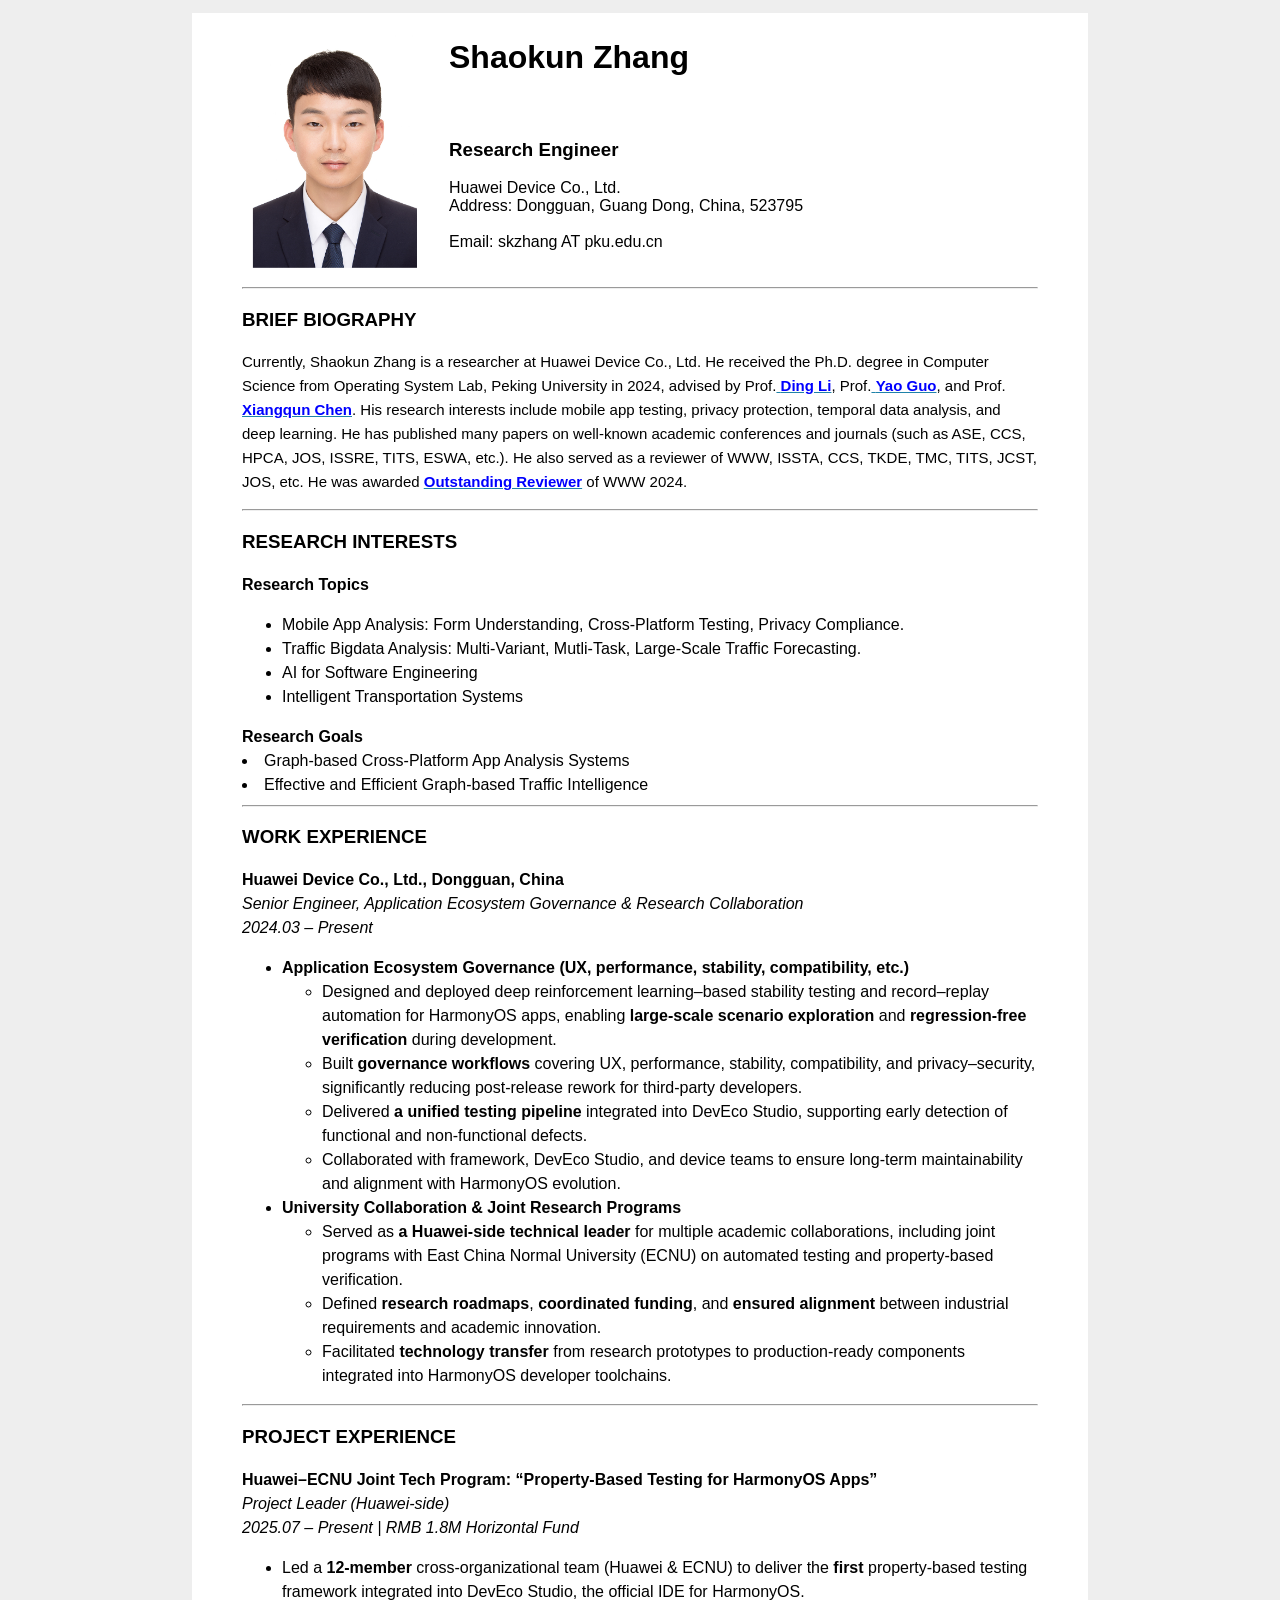
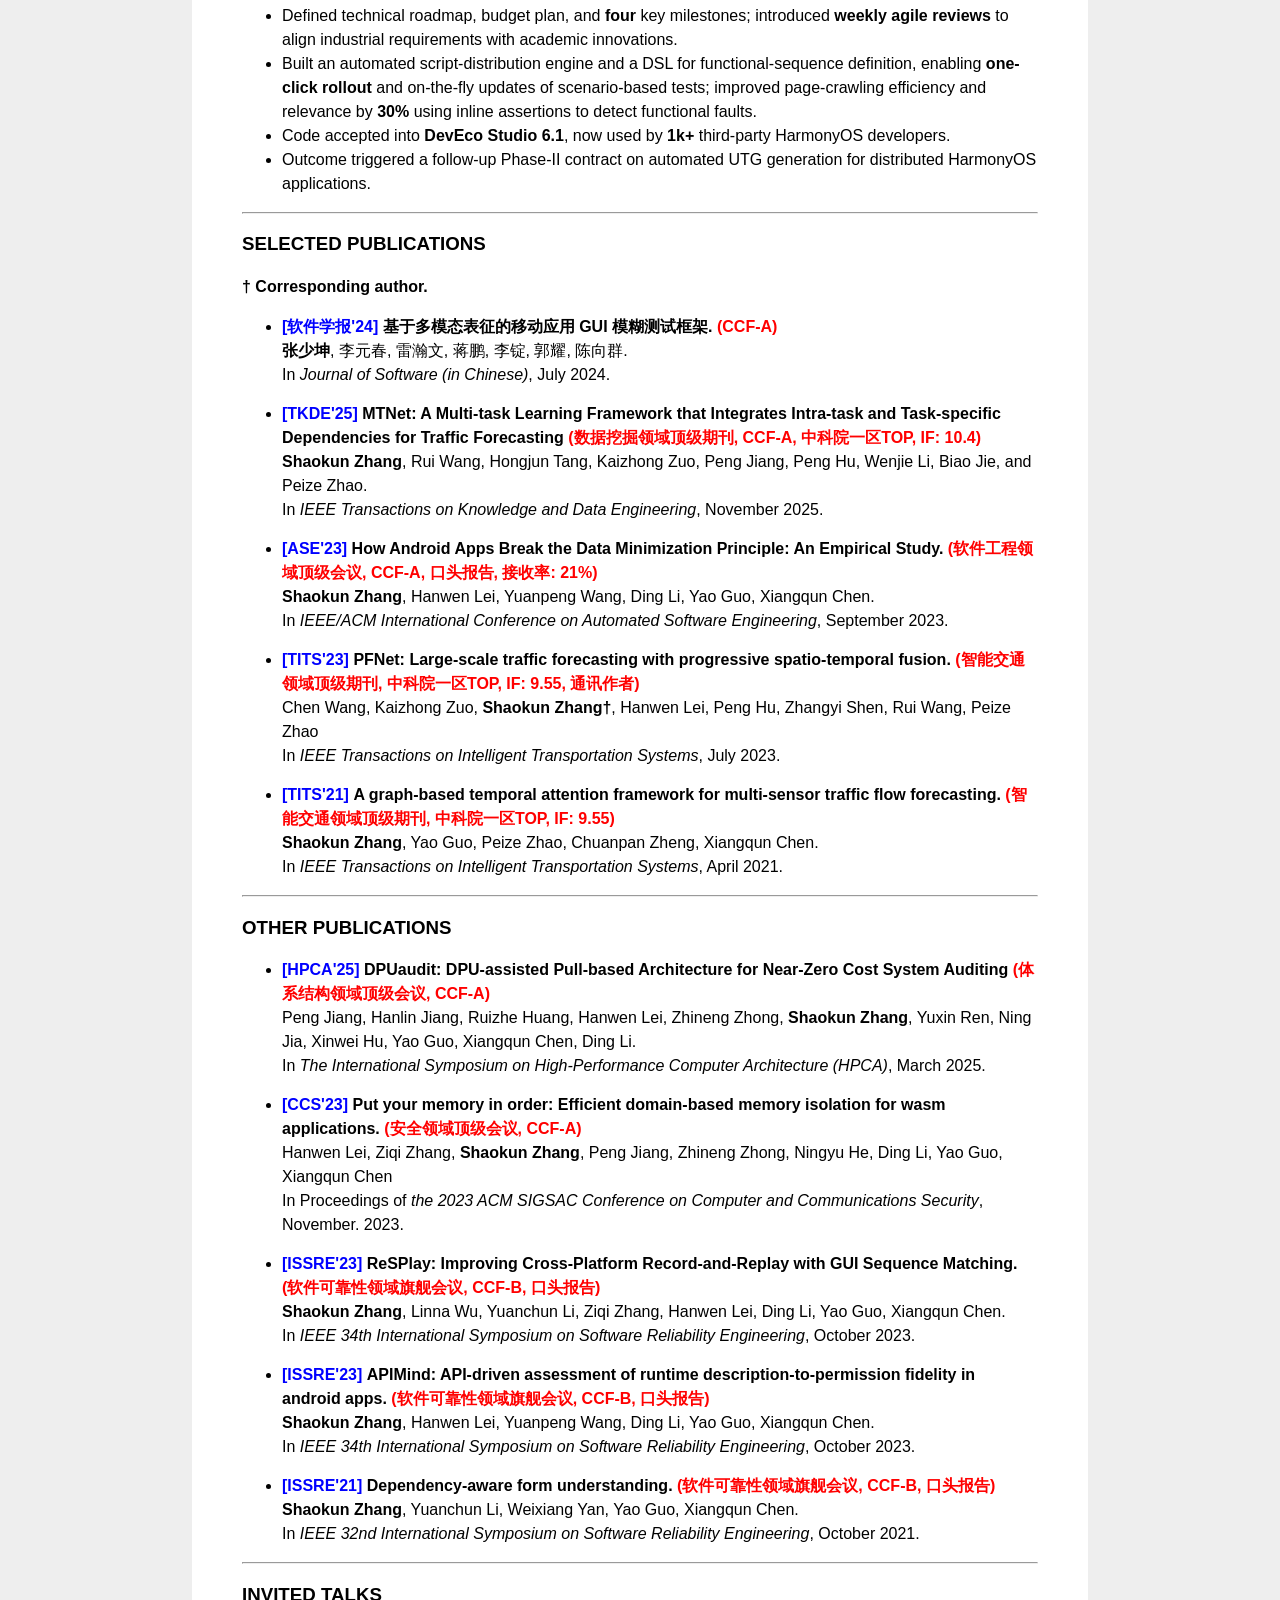
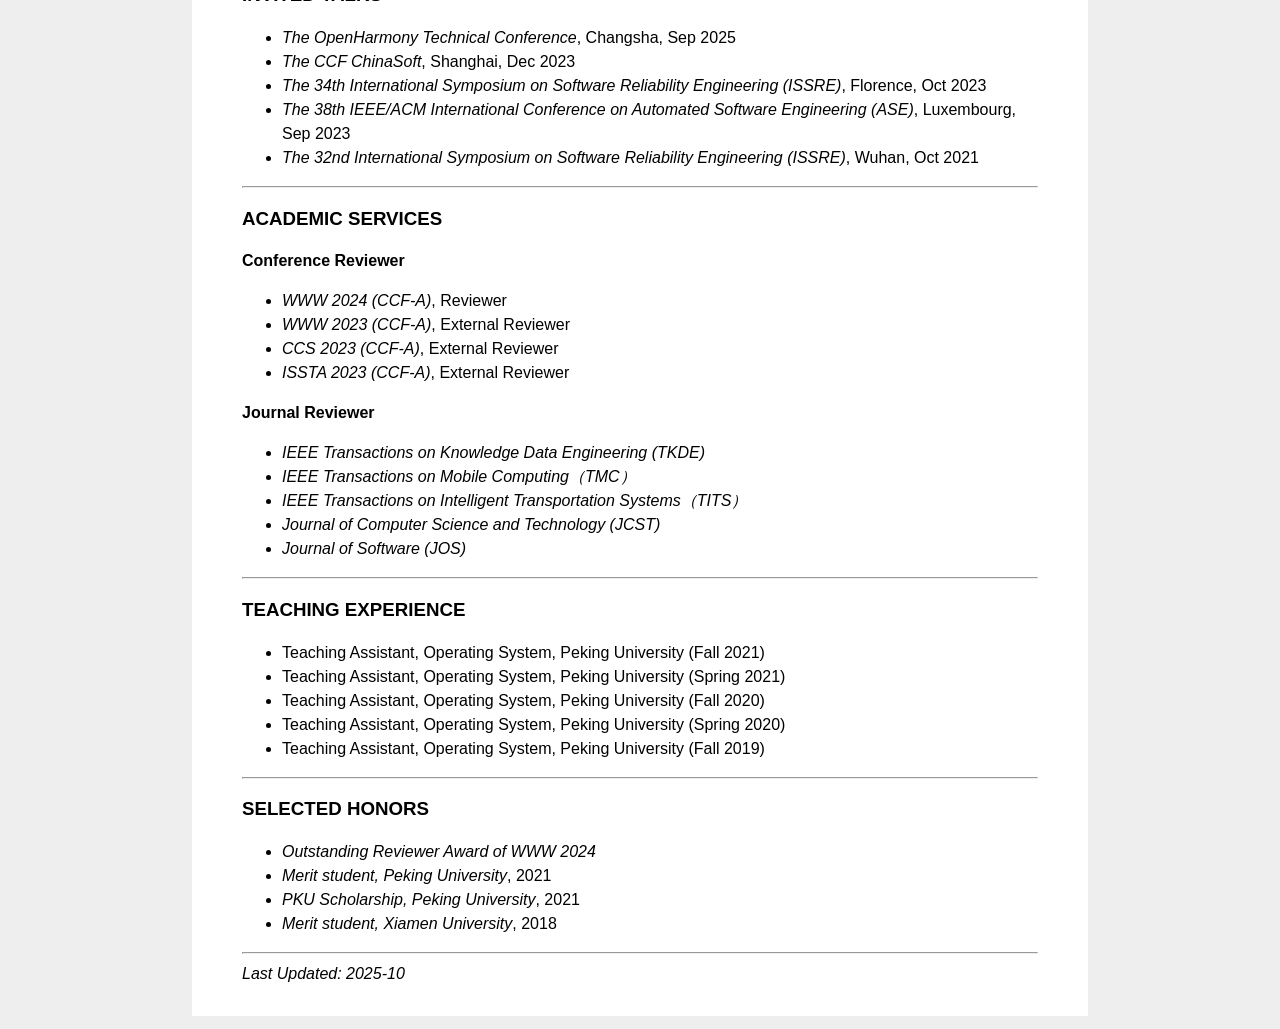
==== index.html @ 6894a05b "Update index.html" ====
<html><head>
<meta http-equiv="Content-Type" content="text/html; charset=utf-8" />
<meta name="keywords" content="Shaokun Zhang, Zhang Shaokun, shaokun, Huawei, Peking University">
<meta name="description" content="Welcome to Shaokun Zhang's homepage">
<link href="main.css" media="all" rel="stylesheet">
<title>Welcome to Shaokun Zhang's Homepage</title>
<style>
    .list-style1 li{
        margin-bottom: 15px;
    }
</style>
</head>

<body>
<!--<table id="tbInformation" width="100%">-->
<table id="tbInformation" width="100%">
	<tr>
		<td rowspan="3" align="left" width="200">
			<!-- <img src="ju2.jpg" border="0" width="331" height="230" alt="Ju Ren"> -->
		<img src="shaokun.jpg" border="0" width="180" height="250" alt="Shaokun Zhang">
		<!-- <img src="ju.jpg" border="0" width="238" height="246" alt="Ju Ren"> -->
		</td>
		<td>
		<h1>Shaokun Zhang</h1>
		</td>
	</tr>
	<tr>
		<td>
            <h3>Research Engineer</h3>
            <!--<i>Research Associate Professor, PhD Advisor</i>-->
            Huawei Device Co., Ltd. 
		&nbsp;&nbsp;&nbsp;<br>Address: Dongguan, Guang Dong, China, 523795  <br><br>
<!-- 		&nbsp;&nbsp;&nbsp;Tel: +86 519-885-1211 Ext. 31778 <br> -->
		Email: skzhang AT pku.edu.cn
		</td>
	</tr>
</table>
<hr>
<h3>BRIEF BIOGRAPHY</h3>
<p>Currently, Shaokun Zhang is a researcher at Huawei Device Co., Ltd. He received the Ph.D. degree in Computer Science from Operating System Lab, Peking University in 2024, advised by Prof.<a href="https://marapapman.github.io/" target="_blank"> <font color="blue"><b>Ding Li</b></font></a>, Prof.<a href="https://scholar.google.com/citations?user=hhqHJpMAAAAJ&hl=en" target="_blank"> <font color="blue"><b>Yao Guo</b></font></a>, and Prof.<a href="https://dblp.org/pid/49/628.html" target="_blank"> <font color="blue"><b>Xiangqun Chen</b></font></a>. His research interests include mobile app testing, privacy protection, temporal data analysis, and deep learning. He has published many papers on well-known academic conferences and journals (such as ASE, CCS, HPCA, JOS, ISSRE, TITS, ESWA, etc.). He also served as a reviewer of WWW, ISSTA, CCS, TKDE, TMC, TITS, JCST, JOS, etc. He was awarded <a href="https://www2024.thewebconf.org/organization/reviewers-of-research-tracks/"><font color="blue"><b>Outstanding Reviewer</b></font></a> of WWW 2024.</p>


<hr>
<h3>RESEARCH INTERESTS</h3>
<b>Research Topics</b>
<ul>
    <li>Mobile App Analysis: Form Understanding, Cross-Platform Testing, Privacy Compliance. </li>
    <li>Traffic Bigdata Analysis: Multi-Variant, Mutli-Task, Large-Scale Traffic Forecasting. </li>
    <li>AI for Software Engineering</li>
    <li>Intelligent Transportation Systems</li>
</ul>
<b>Research Goals</b>
<li>Graph-based Cross-Platform App Analysis Systems</li>
<li>Effective and Efficient Graph-based Traffic Intelligence</li>

<hr>
<h3>WORK EXPERIENCE</h3>

<b>Huawei Device Co., Ltd., Dongguan, China</b>
<br><i>Senior Engineer, Application Ecosystem Governance & Research Collaboration</i>
<br><i>2024.03 – Present</i>

<ul>
    <li><b>Application Ecosystem Governance (UX, performance, stability, compatibility, etc.)</b></li>
    <ul>
        <li>Designed and deployed deep reinforcement learning–based stability testing and record–replay automation for HarmonyOS apps, enabling <b>large-scale scenario exploration</b> and <b>regression-free verification</b> during development.</li>
        <li>Built <b>governance workflows</b> covering UX, performance, stability, compatibility, and privacy–security, significantly reducing post-release rework for third-party developers.</li>
        <li>Delivered <b>a unified testing pipeline</b> integrated into DevEco Studio, supporting early detection of functional and non-functional defects.</li>
        <li>Collaborated with framework, DevEco Studio, and device teams to ensure long-term maintainability and alignment with HarmonyOS evolution.</li>
    </ul>

    <li><b>University Collaboration & Joint Research Programs</b></li>
    <ul>
        <li>Served as <b>a Huawei-side technical leader</b> for multiple academic collaborations, including joint programs with East China Normal University (ECNU) on automated testing and property-based verification.</li>
        <li>Defined <b>research roadmaps</b>, <b>coordinated funding</b>, and <b>ensured alignment</b> between industrial requirements and academic innovation.</li>
        <li>Facilitated <b>technology transfer</b> from research prototypes to production-ready components integrated into HarmonyOS developer toolchains.</li>
    </ul>
</ul>


<hr>
<h3>PROJECT EXPERIENCE</h3>

<b>Huawei–ECNU Joint Tech Program: “Property-Based Testing for HarmonyOS Apps”</b>
<br><i>Project Leader (Huawei-side)</i>
<br><i>2025.07 – Present | RMB 1.8M Horizontal Fund</i>

<ul>
    <li>Led a <b>12-member</b> cross-organizational team (Huawei & ECNU) to deliver the <b>first</b> property-based testing framework integrated into DevEco Studio, the official IDE for HarmonyOS.</li>
    <li>Defined technical roadmap, budget plan, and <b>four</b> key milestones; introduced <b>weekly agile reviews</b> to align industrial requirements with academic innovations.</li>
    <li>Built an automated script-distribution engine and a DSL for functional-sequence definition, enabling <b>one-click rollout</b> and on-the-fly updates of scenario-based tests; improved page-crawling efficiency and relevance by <b>30%</b> using inline assertions to detect functional faults.</li>
    <li>Code accepted into <b>DevEco Studio 6.1</b>, now used by <b>1k+</b> third-party HarmonyOS developers.</li>
    <li>Outcome triggered a follow-up Phase-II contract on automated UTG generation for distributed HarmonyOS applications.</li>
</ul>

	
<hr>
<h3>SELECTED PUBLICATIONS</h3>
<font color="black"><b>† Corresponding author.</b></font>
<ul class="list-style1">
	<li class="STYLE1"> <font color="blue"><b>[软件学报'24]</b></font> <b>基于多模态表征的移动应用 GUI 模糊测试框架.</b>  <font color="red"><b>(CCF-A)</b></font>
        <br><b>张少坤</b>, 李元春, 雷瀚文, 蒋鹏, 李锭, 郭耀, 陈向群.
        <br>In <i>Journal of Software (in Chinese)</i>, July 2024. </li>
        <!-- <br> -->
	
    <li class="STYLE1", margin-bottom: 10px> <font color="blue"><b>[TKDE'25]</b></font> <b>MTNet: A Multi-task Learning Framework that Integrates Intra-task and Task-specific Dependencies for Traffic Forecasting</b>  <font color="red"><b>(数据挖掘领域顶级期刊, CCF-A, 中科院一区TOP, IF: 10.4)</b></font>
        <br><b>Shaokun Zhang</b>, Rui Wang, Hongjun Tang, Kaizhong Zuo, Peng Jiang, Peng Hu, Wenjie Li, Biao Jie, and Peize Zhao.
        <br>In <i>IEEE Transactions on Knowledge and Data Engineering</i>, November 2025. </li>
        <!-- <br> -->

    <li class="STYLE1"> <font color="blue"><b>[ASE'23]</b></font> <b>How Android Apps Break the Data Minimization Principle: An Empirical Study.</b>  <font color="red"><b>(软件工程领域顶级会议, CCF-A, 口头报告, 接收率: 21%)</b></font>
        <br><b>Shaokun Zhang</b>, Hanwen Lei, Yuanpeng Wang, Ding Li, Yao Guo, Xiangqun Chen.
        <br>In <i>IEEE/ACM International Conference on Automated Software Engineering</i>, September 2023. </li>
        <!-- <br> -->

    <li class="STYLE1"> <font color="blue"><b>[TITS'23]</b></font> <b>PFNet: Large-scale traffic forecasting with progressive spatio-temporal fusion.</b>  <font color="red"><b>(智能交通领域顶级期刊, 中科院一区TOP, IF: 9.55, 通讯作者)</b></font>
        <br>Chen Wang, Kaizhong Zuo, <b>Shaokun Zhang†</b>, Hanwen Lei, Peng Hu, Zhangyi Shen, Rui Wang, Peize Zhao
        <br>In <i>IEEE Transactions on Intelligent Transportation Systems</i>, July 2023. </li>
        <!-- <br> -->

    <li class="STYLE1"> <font color="blue"><b>[TITS'21]</b></font> <b>A graph-based temporal attention framework for multi-sensor traffic flow forecasting.</b>  <font color="red"><b>(智能交通领域顶级期刊, 中科院一区TOP, IF: 9.55)</b></font>
        <br><b>Shaokun Zhang</b>, Yao Guo, Peize Zhao, Chuanpan Zheng, Xiangqun Chen.
        <br>In <i>IEEE Transactions on Intelligent Transportation Systems</i>, April 2021. </li>
        <!-- <br> -->

</ul>
<hr>

<h3>OTHER PUBLICATIONS</h3>
<ul class="list-style1">
	<li class="STYLE1", margin-bottom: 10px> <font color="blue"><b>[HPCA'25]</b></font> <b>DPUaudit: DPU-assisted Pull-based Architecture for Near-Zero Cost System Auditing</b>  <font color="red"><b>(体系结构领域顶级会议, CCF-A)</b></font>
        <br>Peng Jiang, Hanlin Jiang, Ruizhe Huang, Hanwen Lei, Zhineng Zhong, <b>Shaokun Zhang</b>, Yuxin Ren, Ning Jia, Xinwei Hu, Yao Guo, Xiangqun Chen, Ding Li.
        <br>In <i>The International Symposium on High-Performance Computer Architecture (HPCA)</i>, March 2025. </li>
        <!-- <br> -->

	<li class="STYLE1"> <font color="blue"><b>[CCS'23]</b></font> <b>Put your memory in order: Efficient domain-based memory isolation for wasm applications.</b>  <font color="red"><b>(安全领域顶级会议, CCF-A)</b></font>
        <br>Hanwen Lei, Ziqi Zhang, <b>Shaokun Zhang</b>, Peng Jiang, Zhineng Zhong, Ningyu He, Ding Li, Yao Guo, Xiangqun Chen
        <br>In Proceedings of <i>the 2023 ACM SIGSAC Conference on Computer and Communications Security</i>, November. 2023. </li>
        <!-- <br> -->
	
    <li class="STYLE1"> <font color="blue"><b>[ISSRE'23]</b></font> <b>ReSPlay: Improving Cross-Platform Record-and-Replay with GUI Sequence Matching.</b>  <font color="red"><b>(软件可靠性领域旗舰会议, CCF-B, 口头报告)</b></font>
        <br><b>Shaokun Zhang</b>, Linna Wu, Yuanchun Li, Ziqi Zhang, Hanwen Lei, Ding Li, Yao Guo, Xiangqun Chen.
        <br>In <i>IEEE 34th International Symposium on Software Reliability Engineering</i>, October 2023. </li>
        <!-- <br> -->

    <li class="STYLE1"> <font color="blue"><b>[ISSRE'23]</b></font> <b>APIMind: API-driven assessment of runtime description-to-permission fidelity in android apps.</b>  <font color="red"><b>(软件可靠性领域旗舰会议, CCF-B, 口头报告)</b></font>
        <br><b>Shaokun Zhang</b>, Hanwen Lei, Yuanpeng Wang, Ding Li, Yao Guo, Xiangqun Chen.
        <br>In <i>IEEE 34th International Symposium on Software Reliability Engineering</i>, October 2023. </li>
        <!-- <br> -->

     <li class="STYLE1"> <font color="blue"><b>[ISSRE'21]</b></font> <b>Dependency-aware form understanding.</b>  <font color="red"><b>(软件可靠性领域旗舰会议, CCF-B, 口头报告)</b></font>
        <br> <b>Shaokun Zhang</b>, Yuanchun Li, Weixiang Yan, Yao Guo, Xiangqun Chen.
        <br>In <i>IEEE 32nd International Symposium on Software Reliability Engineering</i>, October 2021. </li>
        <!-- <br> -->
</ul>
<hr>

<h3>INVITED TALKS</h3>
<ul>
	<li><i>The OpenHarmony Technical Conference</i>, Changsha, Sep 2025</li>
    <li><i>The CCF ChinaSoft</i>, Shanghai, Dec 2023</li>
    <li><i>The 34th International Symposium on Software Reliability Engineering (ISSRE)</i>, Florence, Oct 2023</li>
    <li><i>The 38th IEEE/ACM International Conference on Automated Software Engineering (ASE)</i>, Luxembourg, Sep 2023</li>
    <li><i>The 32nd International Symposium on Software Reliability Engineering (ISSRE)</i>, Wuhan, Oct 2021</li>
</ul>
<!-- <hr>
<h3>FUNDING &amp; PROJECTS</h3>
<ul>
<li><i>Hunan Provincial Innovation Foundation For Postgraduate</i>, 2013-2015</li>
<li><i>Mittal Innovation Project of Central South University (no. 12MX15)</i>, 2013-2014</li>
</ul> -->
<hr>
<h3>ACADEMIC SERVICES</h3>
    <b>Conference Reviewer</b>
<ul>
    <li><i>WWW 2024 (CCF-A)</i>, Reviewer</li>
    <li><i>WWW 2023 (CCF-A)</i>, External Reviewer</li>
    <li><i>CCS 2023 (CCF-A)</i>, External Reviewer</li>
    <li><i>ISSTA 2023 (CCF-A)</i>, External Reviewer</li>
</ul>
    <b>Journal Reviewer</b>
<ul>
    <li><i>IEEE Transactions on Knowledge Data Engineering (TKDE)</i> </li>
    <li><i>IEEE Transactions on Mobile Computing（TMC）</i> </li>
    <li><i>IEEE Transactions on Intelligent Transportation Systems（TITS）</i> </li>
    <li><i>Journal of Computer Science and Technology (JCST)</i></li>
    <li><i>Journal of Software (JOS) </i></li>
</ul>

<hr>
<h3>TEACHING EXPERIENCE</h3>
<ul>
    <li>Teaching Assistant, Operating System, Peking University (Fall 2021)</li>
    <li>Teaching Assistant, Operating System, Peking University (Spring 2021)</li>
    <li>Teaching Assistant, Operating System, Peking University (Fall 2020)</li>
    <li>Teaching Assistant, Operating System, Peking University (Spring 2020)</li>
    <li>Teaching Assistant, Operating System, Peking University (Fall 2019)</li>
</ul>
<hr>
<h3>SELECTED HONORS</h3>
<ul>

    <li><i>Outstanding Reviewer Award of WWW 2024</i></li>
    <li><i>Merit student, Peking University</i>, 2021</li>
    <li><i>PKU Scholarship, Peking University</i>, 2021</li>
    <li><i>Merit student, Xiamen University</i>, 2018</li>
</ul>

<hr>
<!-- <div id="clustrmaps-widget"></div><script type="text/javascript">var _clustrmaps = {'url' : 'http://ece.uwaterloo.ca/~j27ren/', 'user' : 1160185, 'server' : '4', 'id' : 'clustrmaps-widget', 'version' : 1, 'date' : '2015-02-26', 'lang' : 'en', 'corners' : 'square' };(function (){ var s = document.createElement('script'); s.type = 'text/javascript'; s.async = true; s.src = 'http://www4.clustrmaps.com/counter/map.js'; var x = document.getElementsByTagName('script')[0]; x.parentNode.insertBefore(s, x);})();</script><noscript><a href="http://www4.clustrmaps.com/user/ff811b3f9"><img src="http://www4.clustrmaps.com/stats/maps-no_clusters/ece.uwaterloo.ca-~j27ren--thumb.jpg" alt="Locations of visitors to this page" /></a></noscript> -->
<!--My homepage has been visited &nbsp;<a target="_blank" title="Visit Counter" href="http://gostats.cn"><img alt="Visit Counter"
src="http://c4.gostats.cn/bin/count/a_396045/t_7/i_54/z_0/show_hits/counter.png"
style="border-width:0" /></a> &nbsp;times since 2015-06-05.-->
<em>Last Updated: 2025-10</em>
</body>

</html>
---- main.css ----
html {
  background-color: #eeeeee; 
}

body { 
  font-family: Georgia, Helvetica, Arial, Verdana, san-serif, Times;
  color: #000;
  background-color: #ffffff; 
  text-align:left; /* for IE */
  margin-top: 1%;
  margin-bottom: 1%;
  margin-left: 15%;
  margin-right: 15%;
  padding-left:  50px;
  padding-right: 50px;
  padding-top: 10px;
  padding-bottom: 30px;
  /*max-width: 1000px;*/
  line-height:150%;
}

table{ background-color: #ffffff; }

a, a:link, a:visited {
  color: #1f82a9;
  background:transparent text-decoration: underline;
  cursor:pointer; background-color:underline
}
a:hover {
  color: #006699;
  background:inherit;
  text-decoration: underline;
}

img { border: 0; }

h1,h2,h3,h4 { font-family: Georgia,Helvetica,Arial,Verdana, san-serif, Times; }

p { font-size:15;}
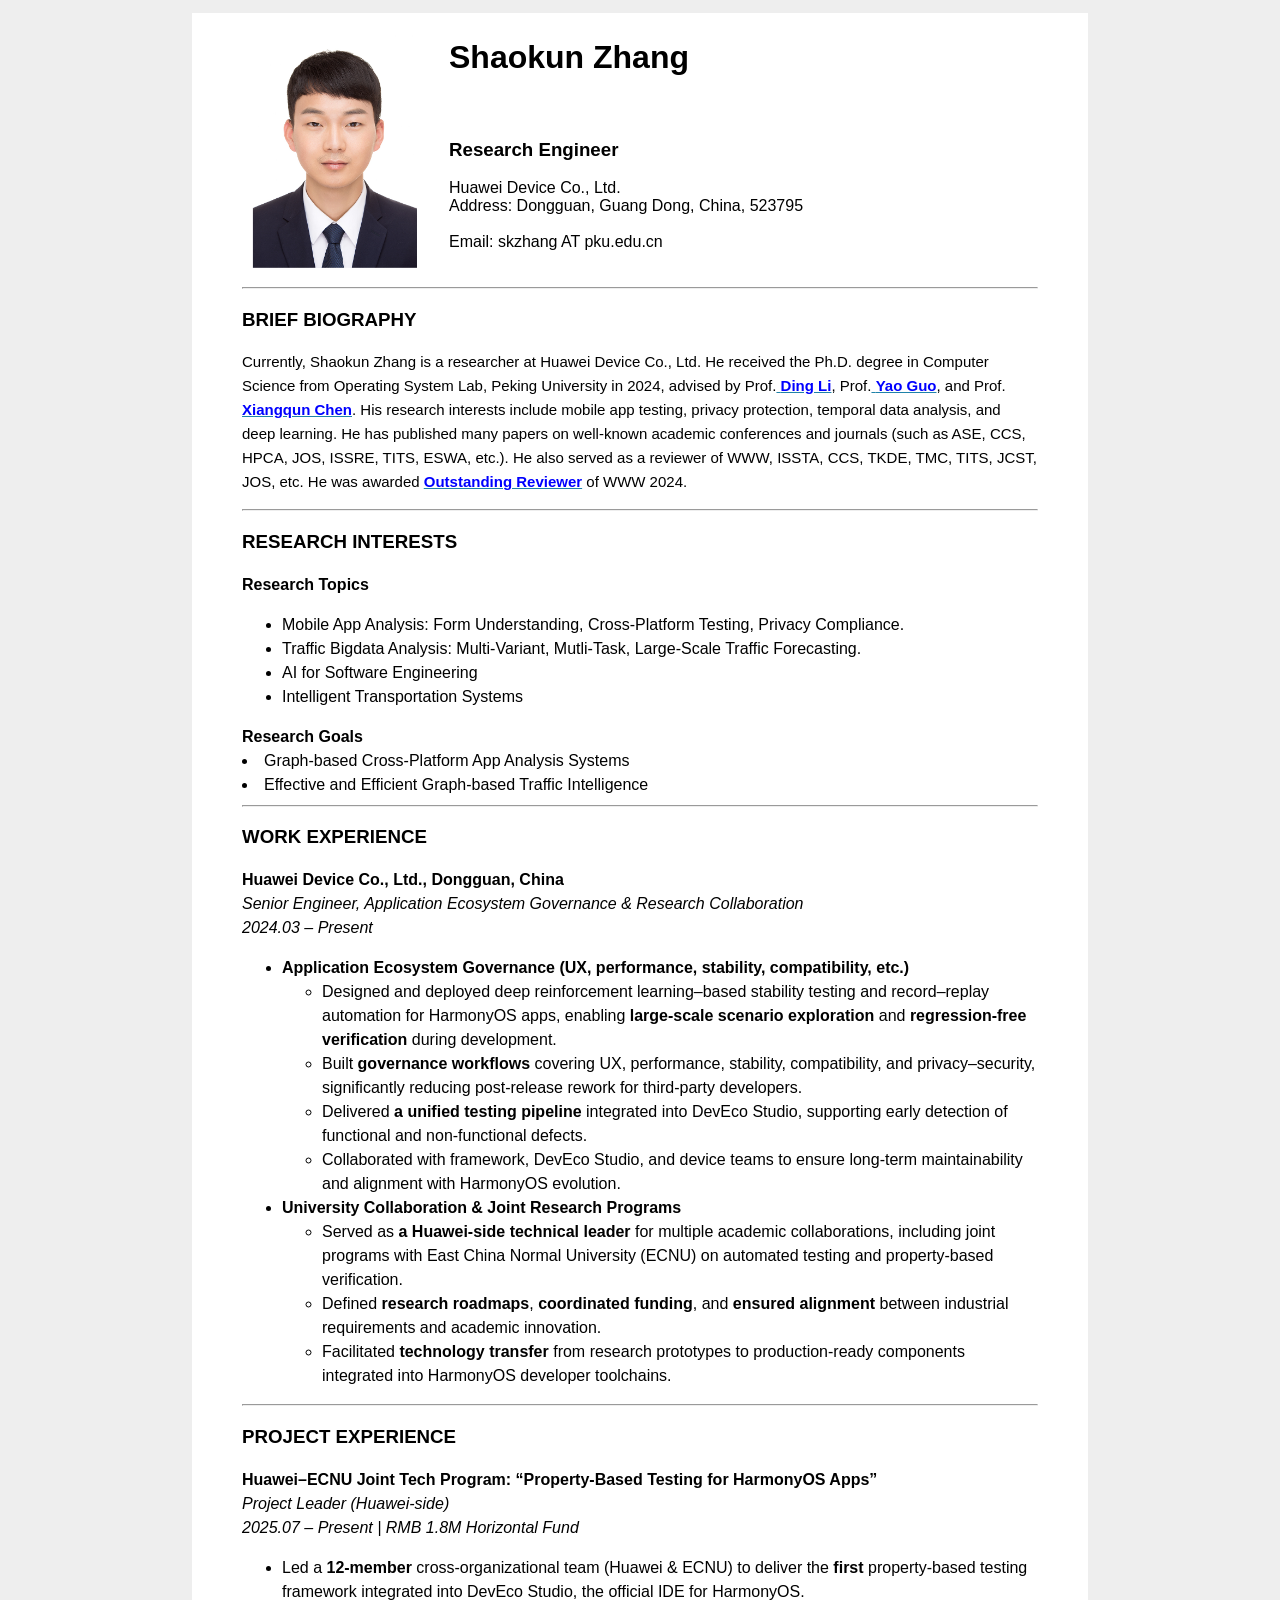
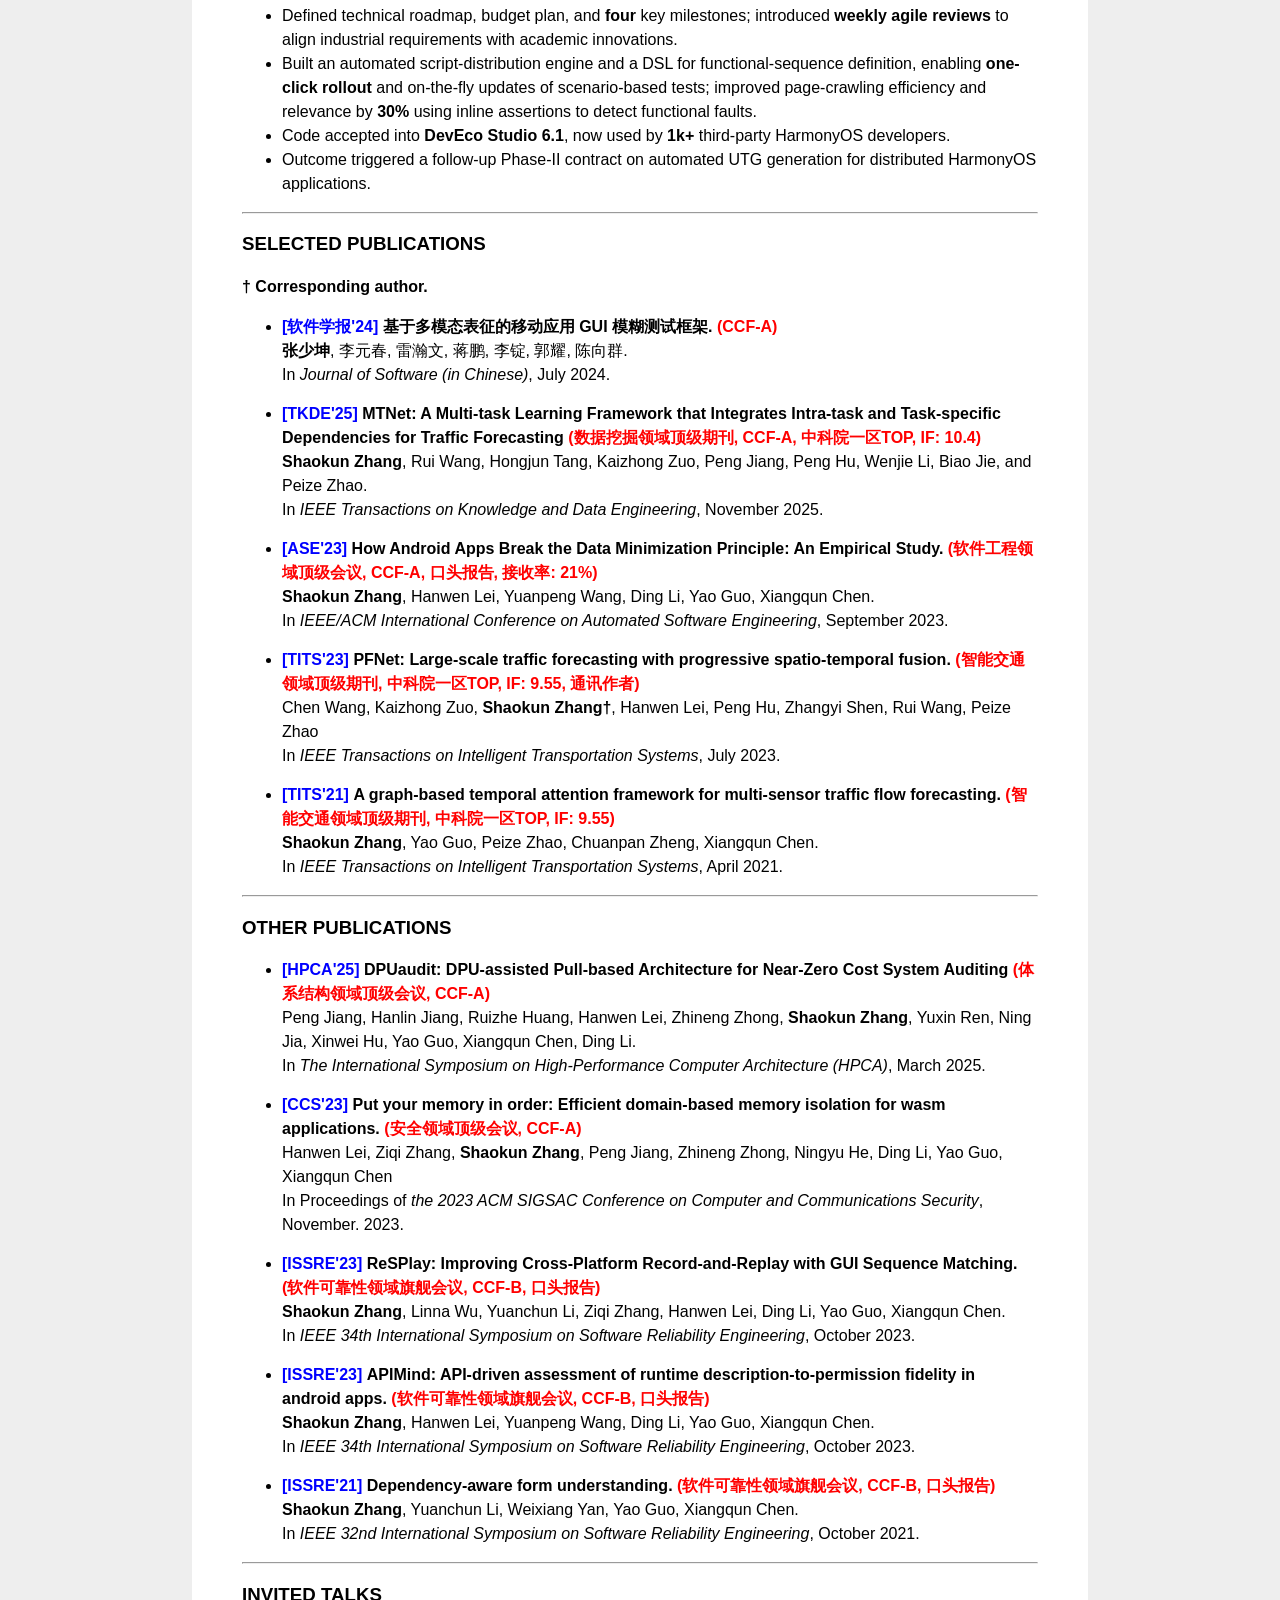
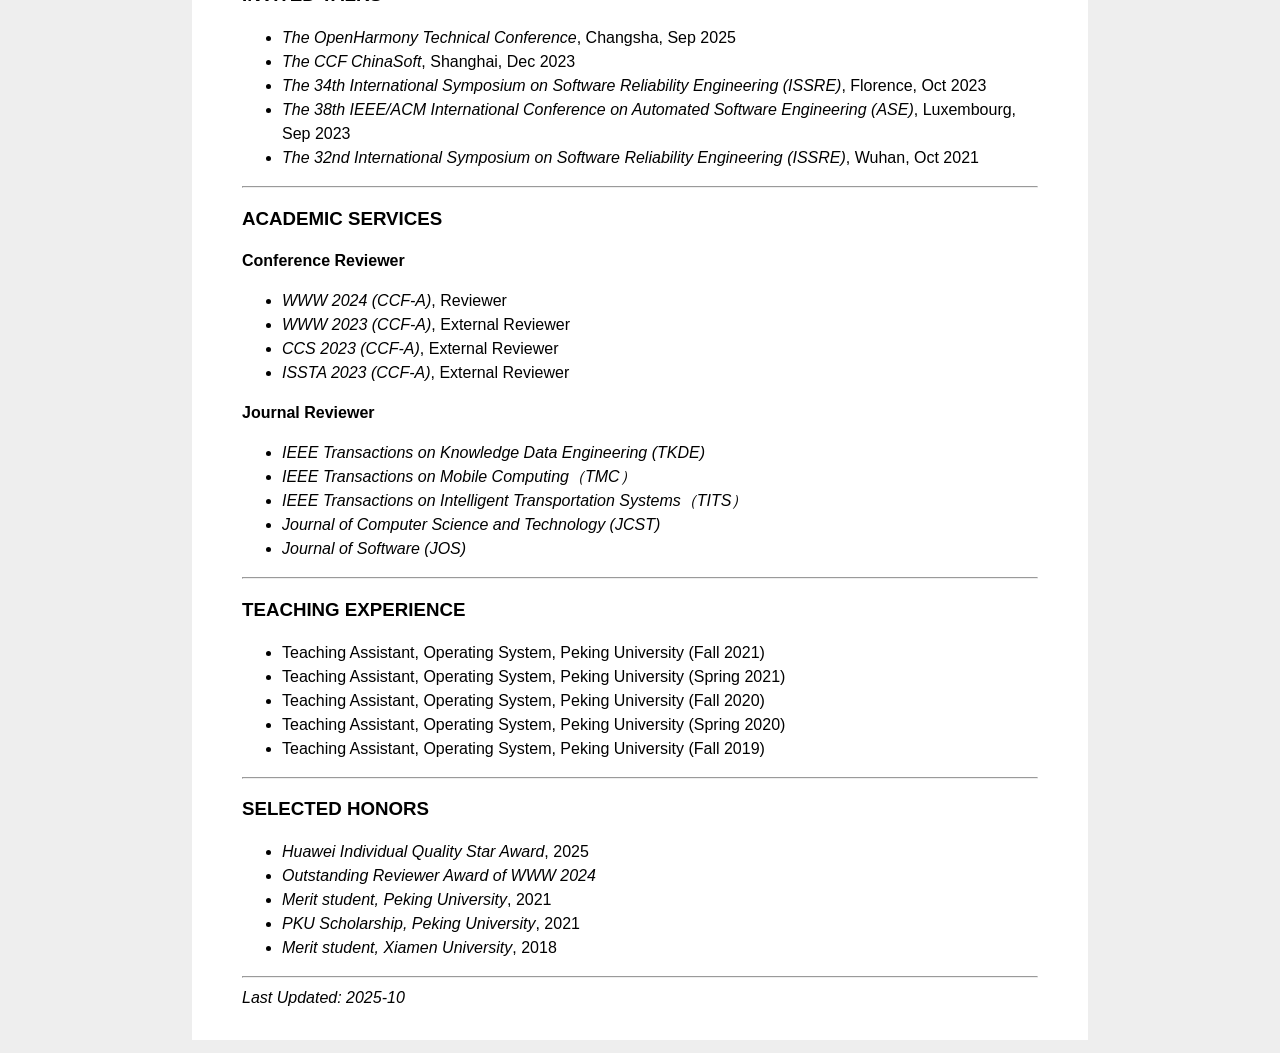
==== commit faffb97e: "Update index.html" ====
--- a/index.html
+++ b/index.html
@@ -199,7 +199,7 @@
 <hr>
 <h3>SELECTED HONORS</h3>
 <ul>
-
+	<li><i>Huawei Individual Quality Star Award</i>, 2025</li>
     <li><i>Outstanding Reviewer Award of WWW 2024</i></li>
     <li><i>Merit student, Peking University</i>, 2021</li>
     <li><i>PKU Scholarship, Peking University</i>, 2021</li>
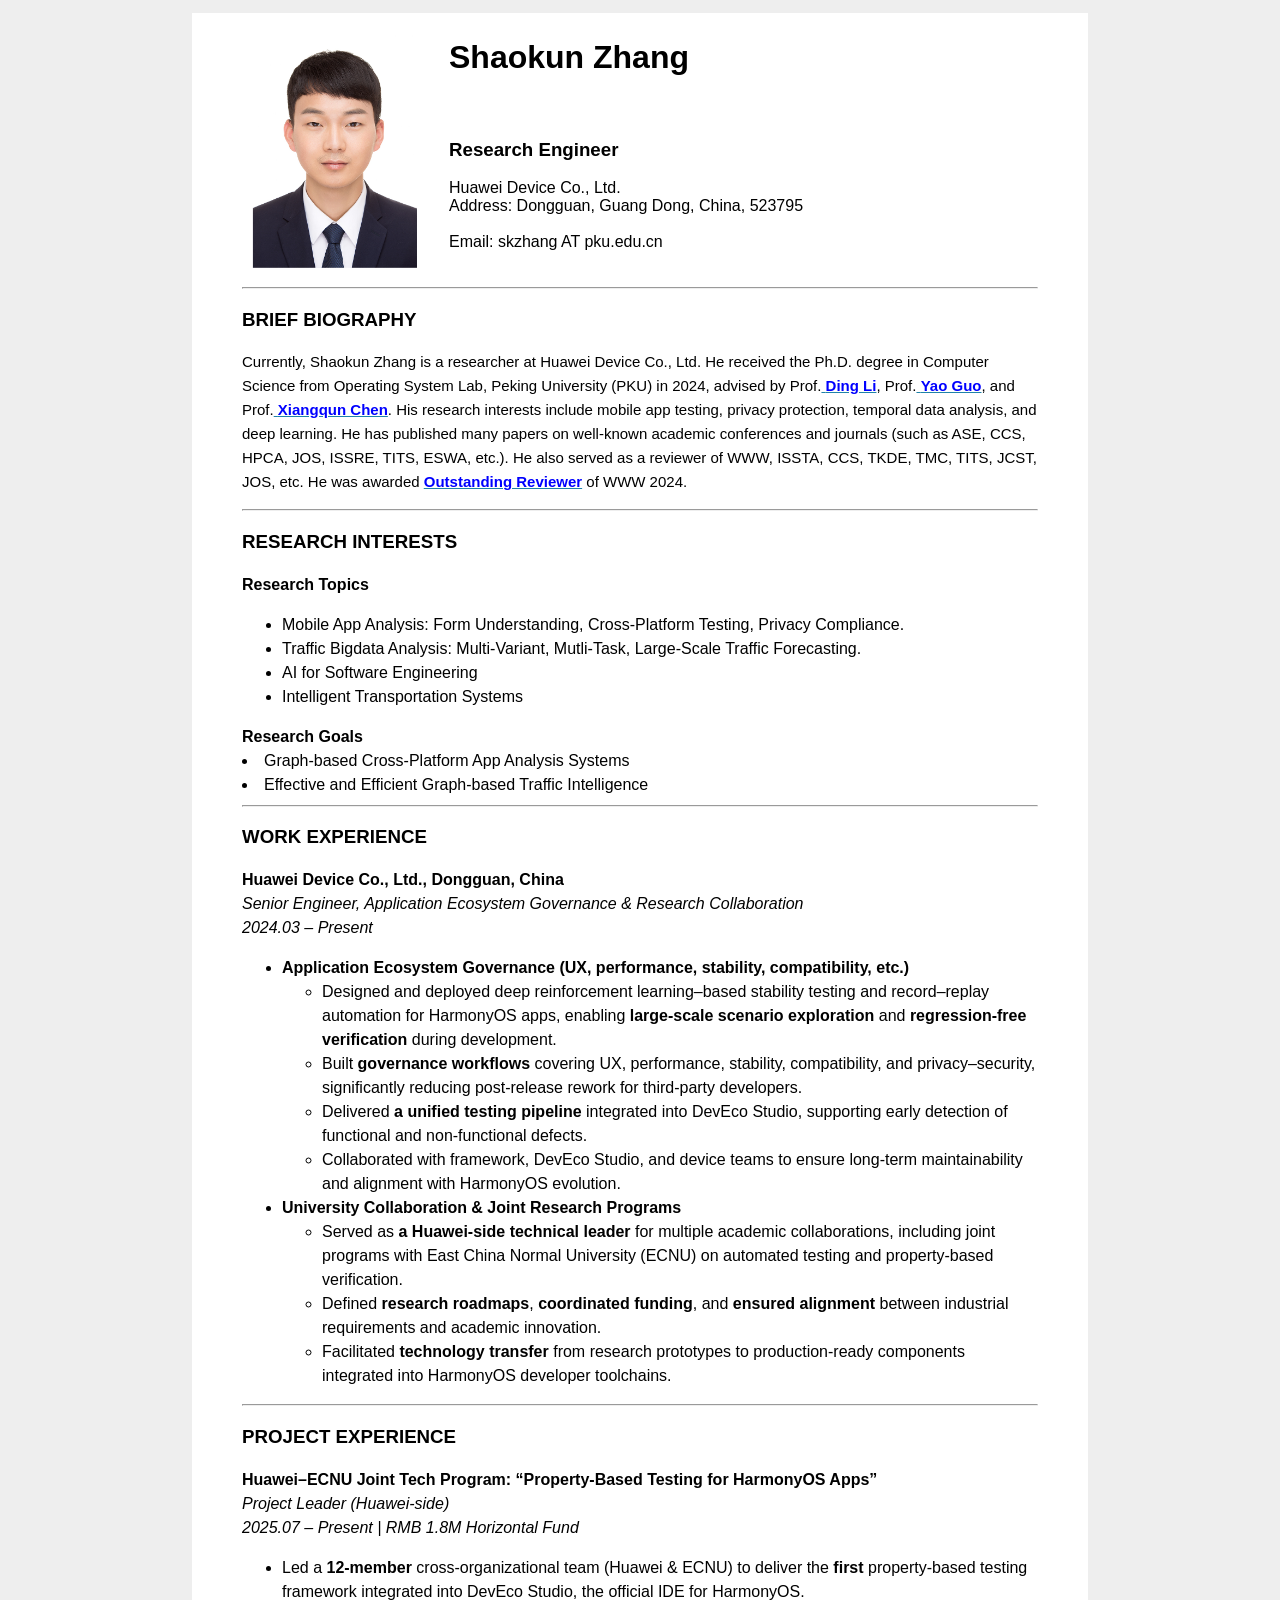
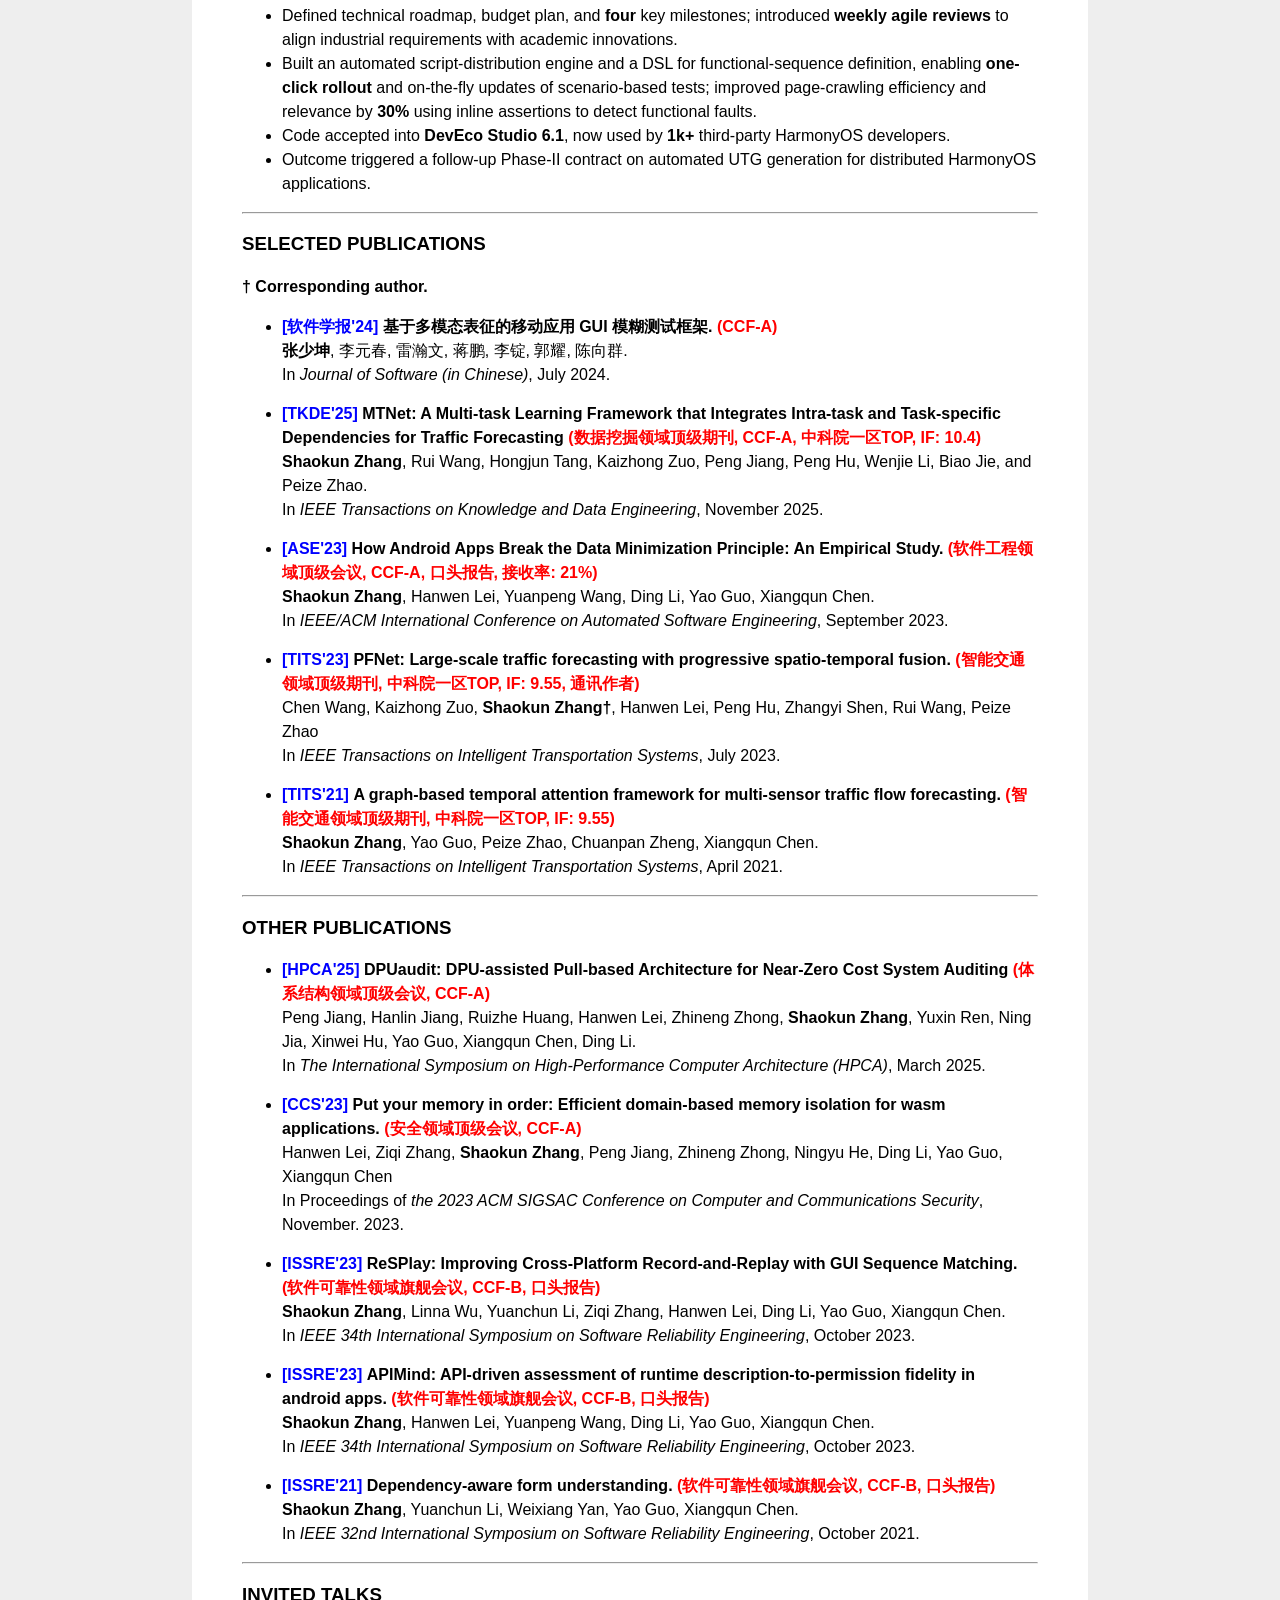
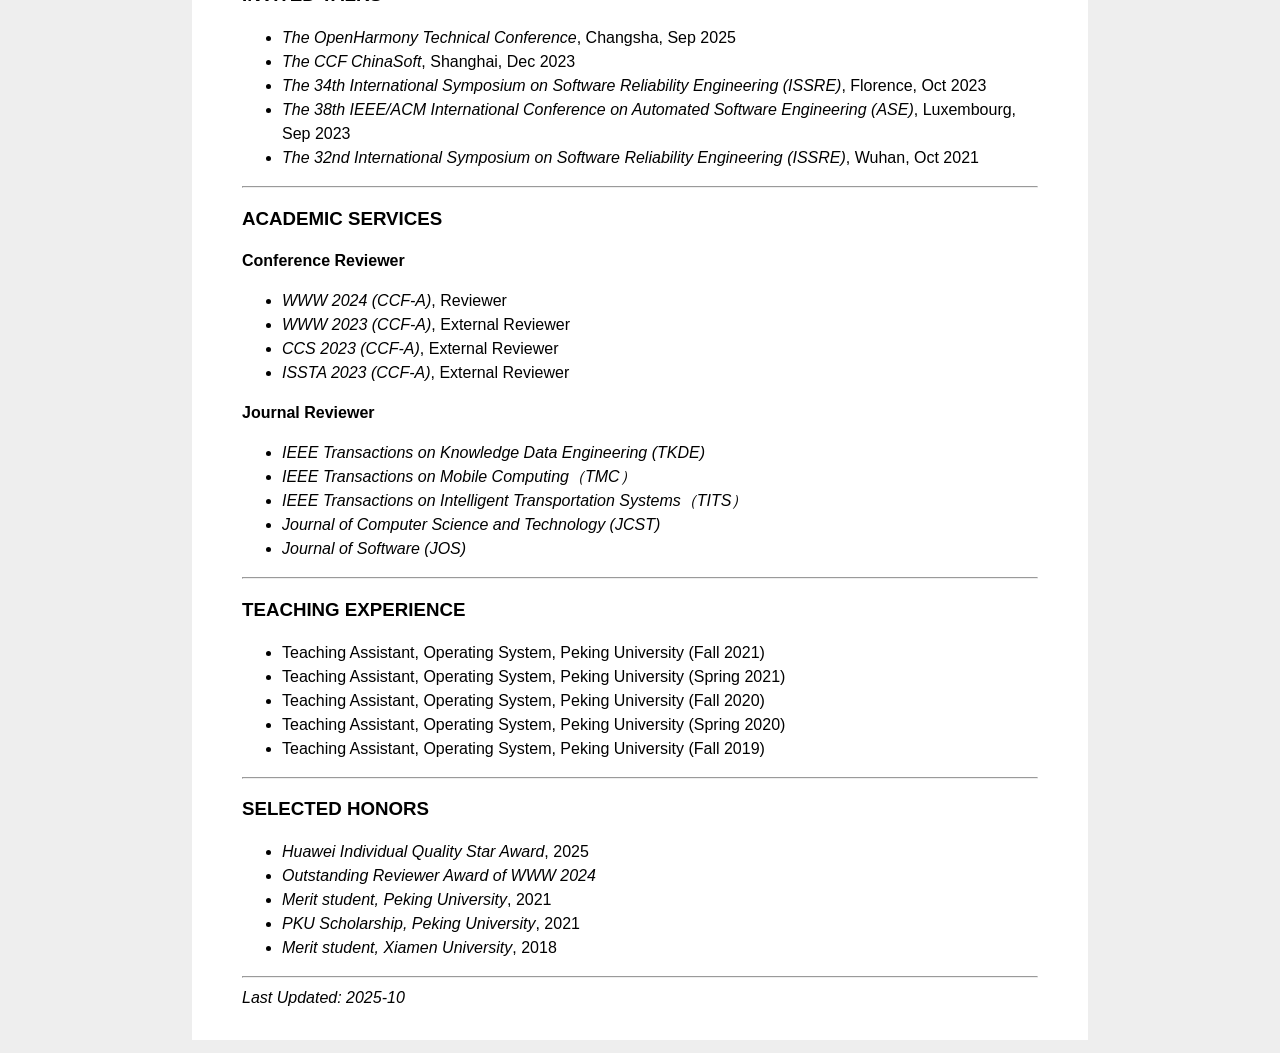
==== commit 362804e1: "Update index.html" ====
--- a/index.html
+++ b/index.html
@@ -1,6 +1,6 @@
 <html><head>
 <meta http-equiv="Content-Type" content="text/html; charset=utf-8" />
-<meta name="keywords" content="Shaokun Zhang, Zhang Shaokun, shaokun, Huawei, Peking University">
+<meta name="keywords" content="Shaokun Zhang, Zhang Shaokun, shaokun, Huawei, Peking University, PKU">
 <meta name="description" content="Welcome to Shaokun Zhang's homepage">
 <link href="main.css" media="all" rel="stylesheet">
 <title>Welcome to Shaokun Zhang's Homepage</title>
@@ -37,7 +37,7 @@
 </table>
 <hr>
 <h3>BRIEF BIOGRAPHY</h3>
-<p>Currently, Shaokun Zhang is a researcher at Huawei Device Co., Ltd. He received the Ph.D. degree in Computer Science from Operating System Lab, Peking University in 2024, advised by Prof.<a href="https://marapapman.github.io/" target="_blank"> <font color="blue"><b>Ding Li</b></font></a>, Prof.<a href="https://scholar.google.com/citations?user=hhqHJpMAAAAJ&hl=en" target="_blank"> <font color="blue"><b>Yao Guo</b></font></a>, and Prof.<a href="https://dblp.org/pid/49/628.html" target="_blank"> <font color="blue"><b>Xiangqun Chen</b></font></a>. His research interests include mobile app testing, privacy protection, temporal data analysis, and deep learning. He has published many papers on well-known academic conferences and journals (such as ASE, CCS, HPCA, JOS, ISSRE, TITS, ESWA, etc.). He also served as a reviewer of WWW, ISSTA, CCS, TKDE, TMC, TITS, JCST, JOS, etc. He was awarded <a href="https://www2024.thewebconf.org/organization/reviewers-of-research-tracks/"><font color="blue"><b>Outstanding Reviewer</b></font></a> of WWW 2024.</p>
+<p>Currently, Shaokun Zhang is a researcher at Huawei Device Co., Ltd. He received the Ph.D. degree in Computer Science from Operating System Lab, Peking University (PKU) in 2024, advised by Prof.<a href="https://marapapman.github.io/" target="_blank"> <font color="blue"><b>Ding Li</b></font></a>, Prof.<a href="https://scholar.google.com/citations?user=hhqHJpMAAAAJ&hl=en" target="_blank"> <font color="blue"><b>Yao Guo</b></font></a>, and Prof.<a href="https://dblp.org/pid/49/628.html" target="_blank"> <font color="blue"><b>Xiangqun Chen</b></font></a>. His research interests include mobile app testing, privacy protection, temporal data analysis, and deep learning. He has published many papers on well-known academic conferences and journals (such as ASE, CCS, HPCA, JOS, ISSRE, TITS, ESWA, etc.). He also served as a reviewer of WWW, ISSTA, CCS, TKDE, TMC, TITS, JCST, JOS, etc. He was awarded <a href="https://www2024.thewebconf.org/organization/reviewers-of-research-tracks/"><font color="blue"><b>Outstanding Reviewer</b></font></a> of WWW 2024.</p>
 
 
 <hr>
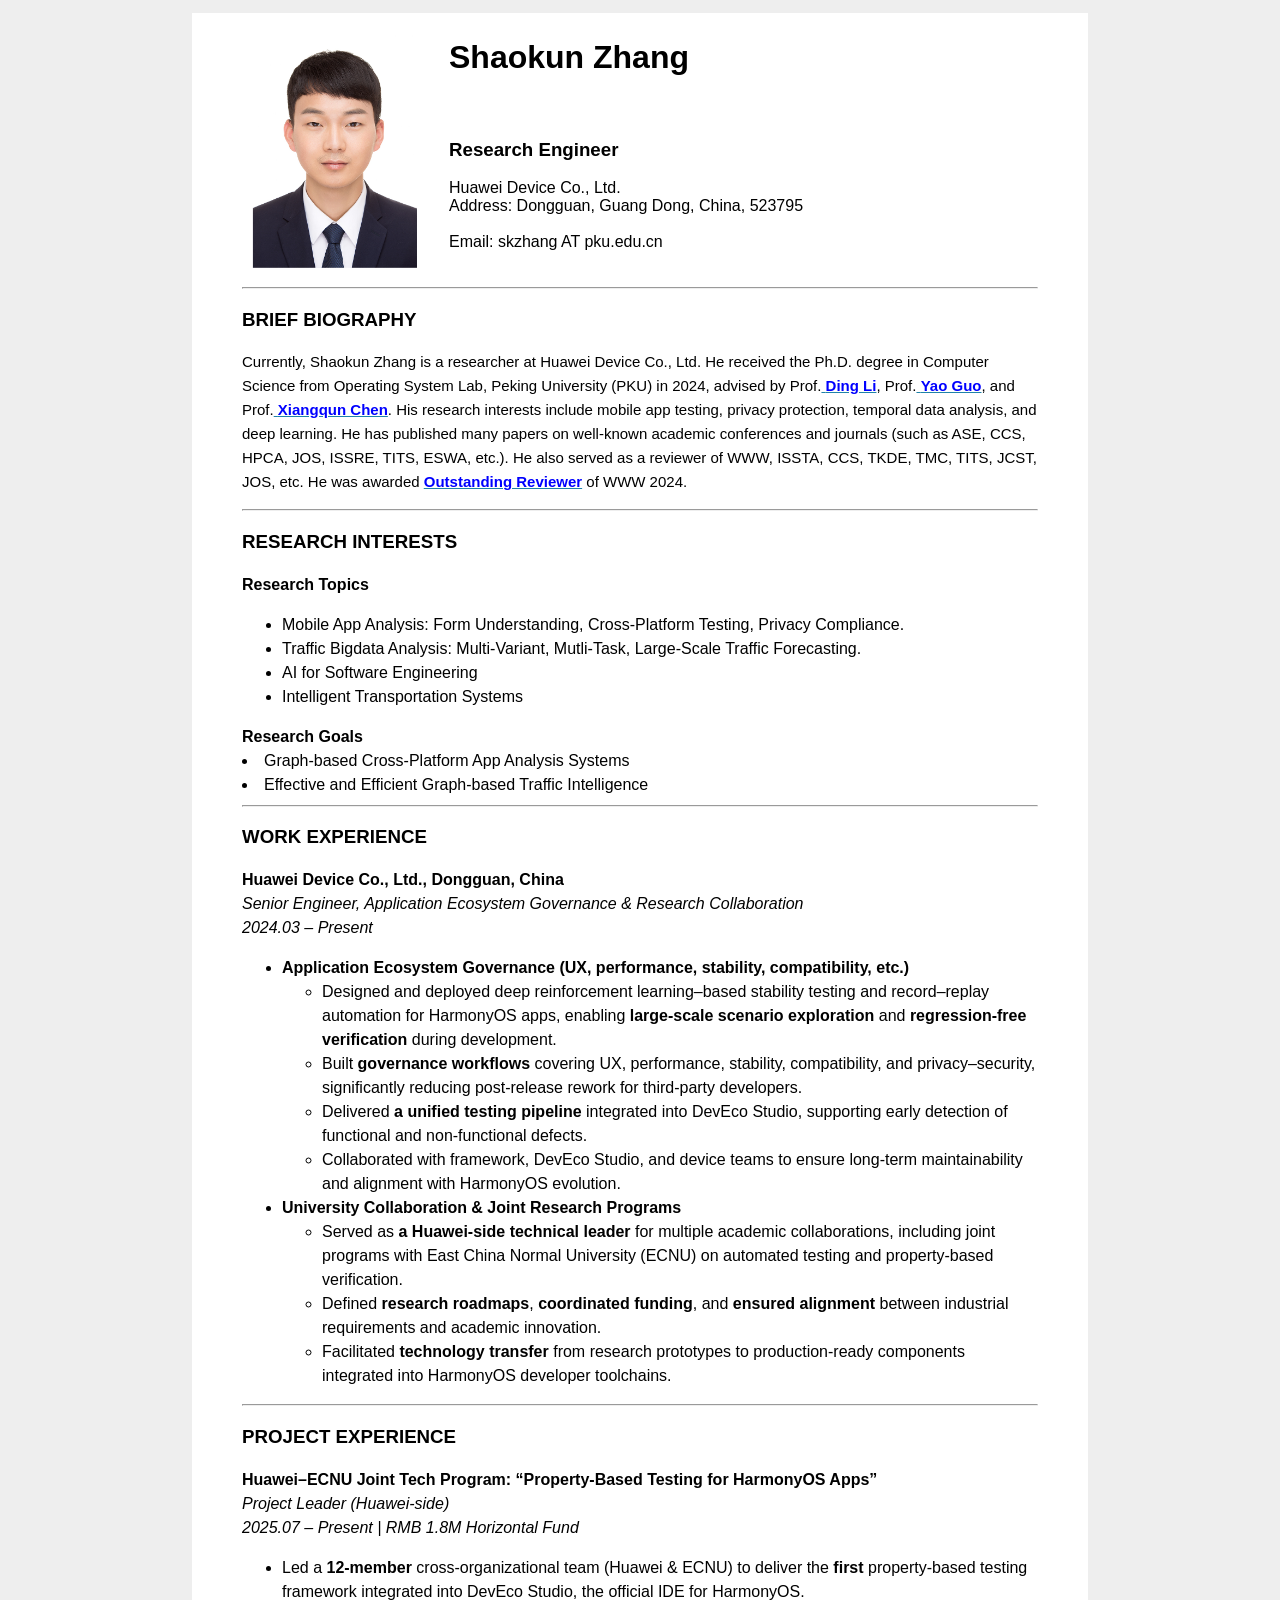
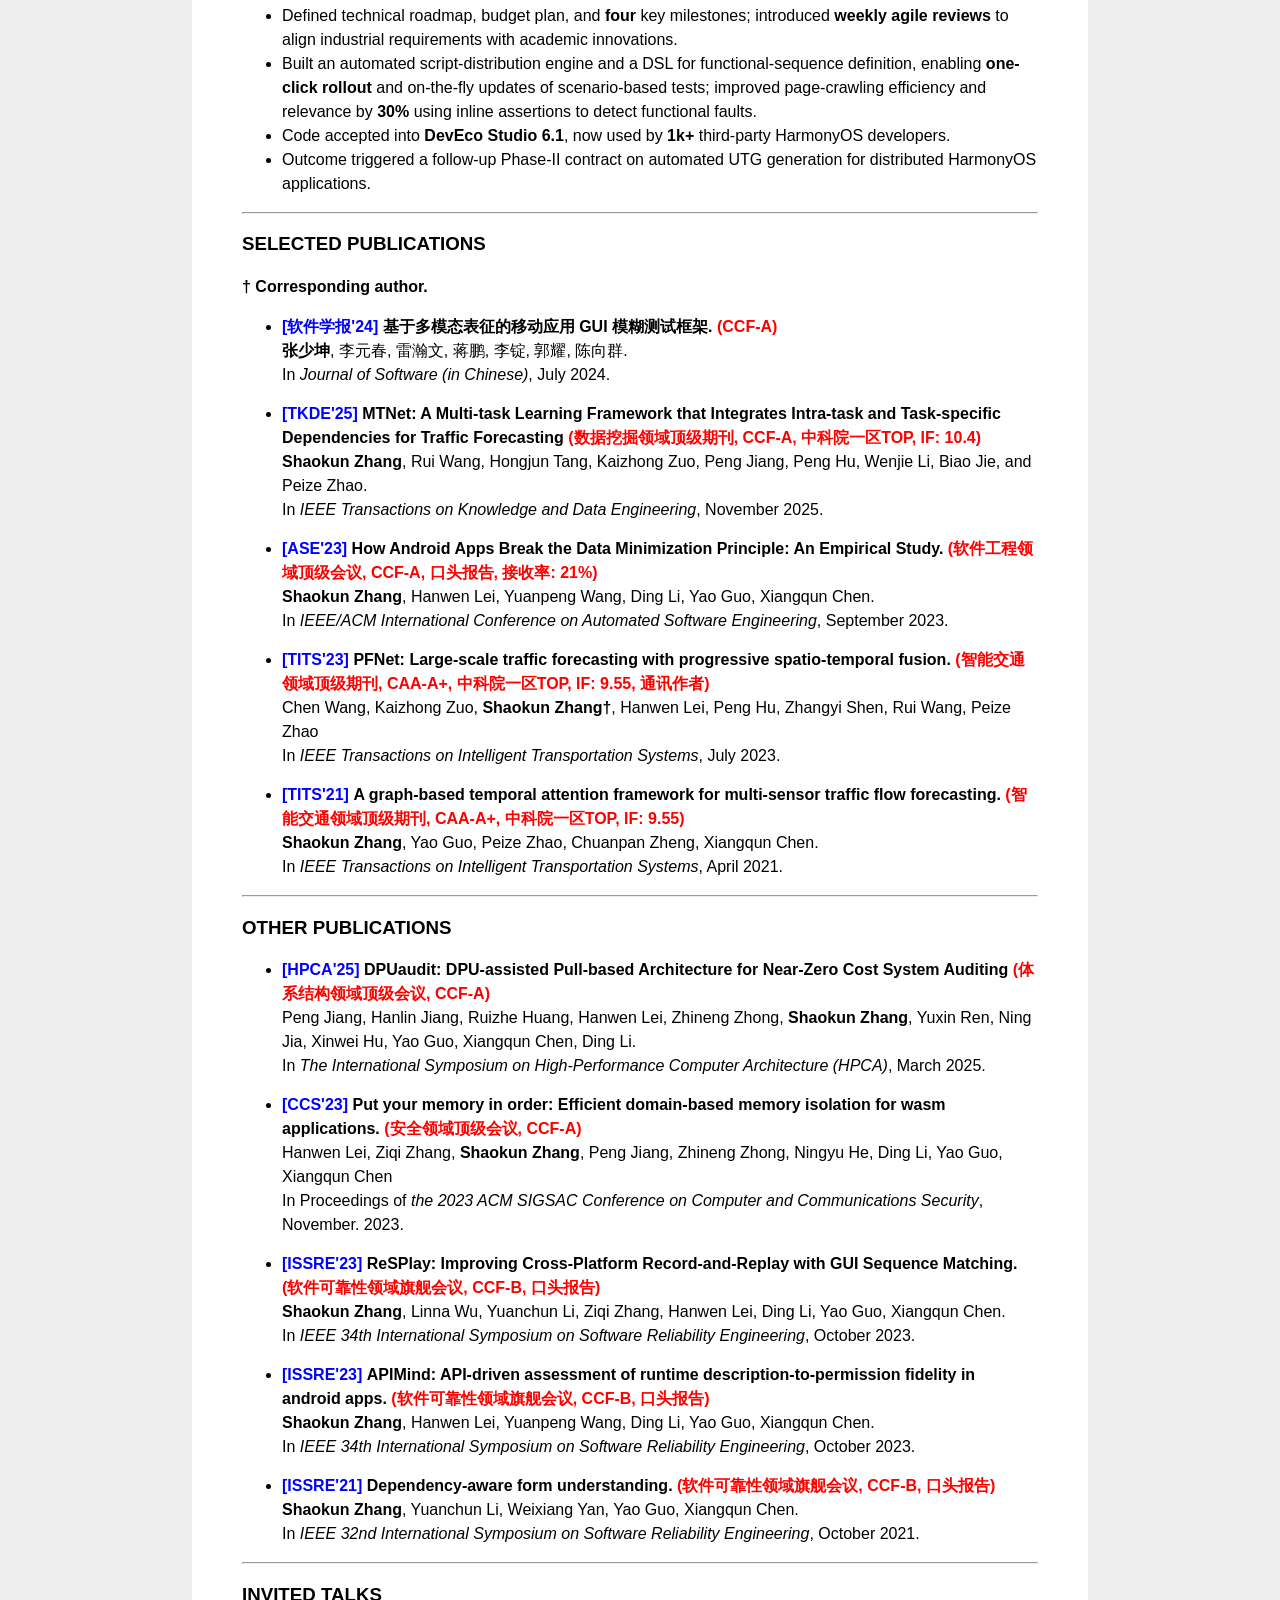
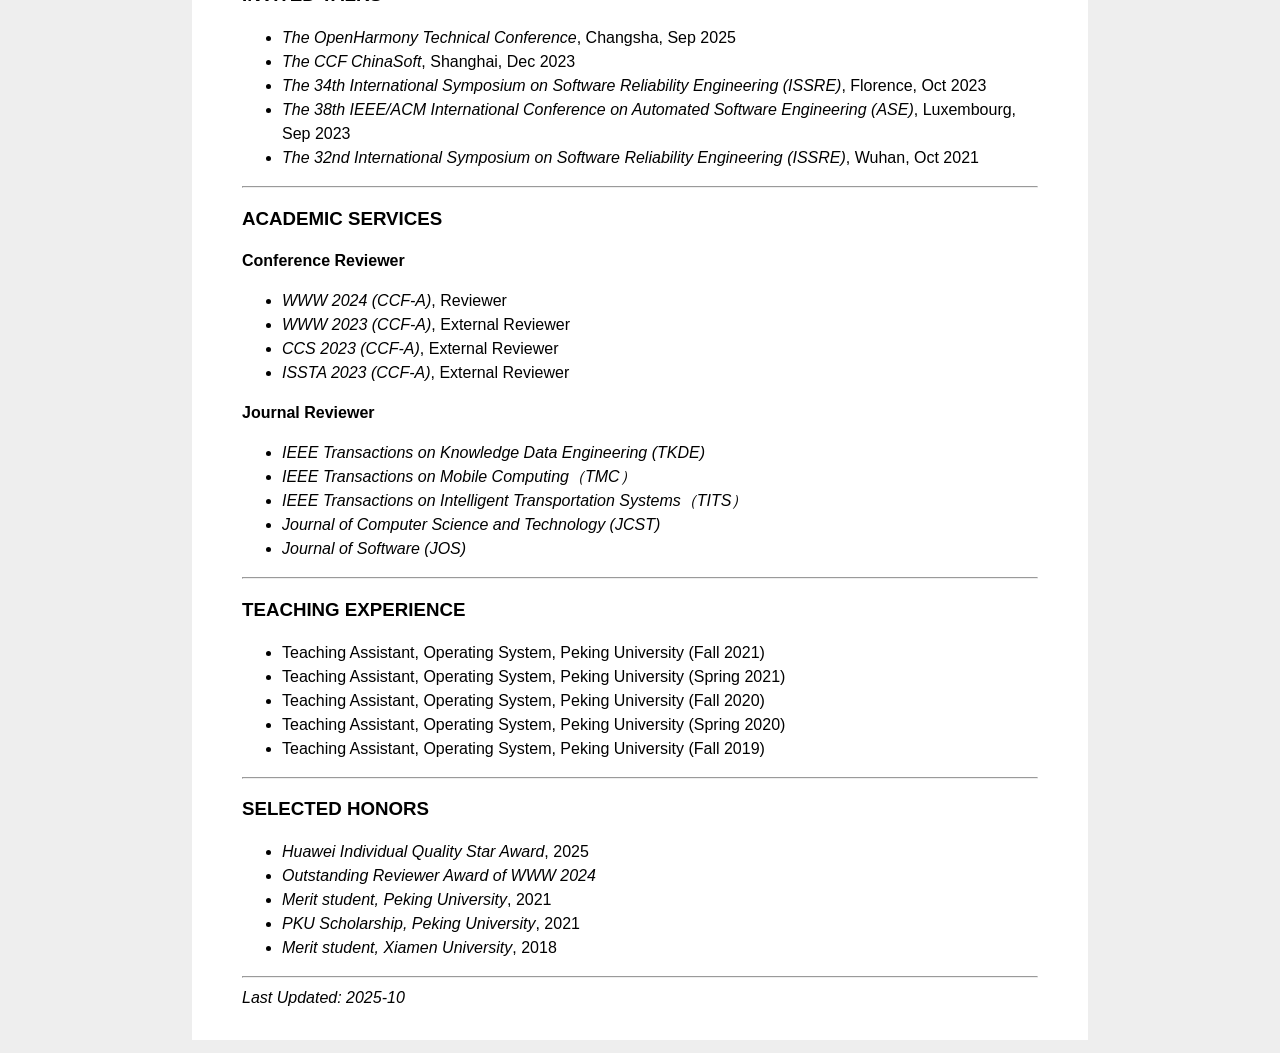
==== commit be76356e: "Update index.html" ====
--- a/index.html
+++ b/index.html
@@ -113,12 +113,12 @@
         <br>In <i>IEEE/ACM International Conference on Automated Software Engineering</i>, September 2023. </li>
         <!-- <br> -->
 
-    <li class="STYLE1"> <font color="blue"><b>[TITS'23]</b></font> <b>PFNet: Large-scale traffic forecasting with progressive spatio-temporal fusion.</b>  <font color="red"><b>(智能交通领域顶级期刊, 中科院一区TOP, IF: 9.55, 通讯作者)</b></font>
+    <li class="STYLE1"> <font color="blue"><b>[TITS'23]</b></font> <b>PFNet: Large-scale traffic forecasting with progressive spatio-temporal fusion.</b>  <font color="red"><b>(智能交通领域顶级期刊, CAA-A+, 中科院一区TOP, IF: 9.55, 通讯作者)</b></font>
         <br>Chen Wang, Kaizhong Zuo, <b>Shaokun Zhang†</b>, Hanwen Lei, Peng Hu, Zhangyi Shen, Rui Wang, Peize Zhao
         <br>In <i>IEEE Transactions on Intelligent Transportation Systems</i>, July 2023. </li>
         <!-- <br> -->
 
-    <li class="STYLE1"> <font color="blue"><b>[TITS'21]</b></font> <b>A graph-based temporal attention framework for multi-sensor traffic flow forecasting.</b>  <font color="red"><b>(智能交通领域顶级期刊, 中科院一区TOP, IF: 9.55)</b></font>
+    <li class="STYLE1"> <font color="blue"><b>[TITS'21]</b></font> <b>A graph-based temporal attention framework for multi-sensor traffic flow forecasting.</b>  <font color="red"><b>(智能交通领域顶级期刊, CAA-A+, 中科院一区TOP, IF: 9.55)</b></font>
         <br><b>Shaokun Zhang</b>, Yao Guo, Peize Zhao, Chuanpan Zheng, Xiangqun Chen.
         <br>In <i>IEEE Transactions on Intelligent Transportation Systems</i>, April 2021. </li>
         <!-- <br> -->
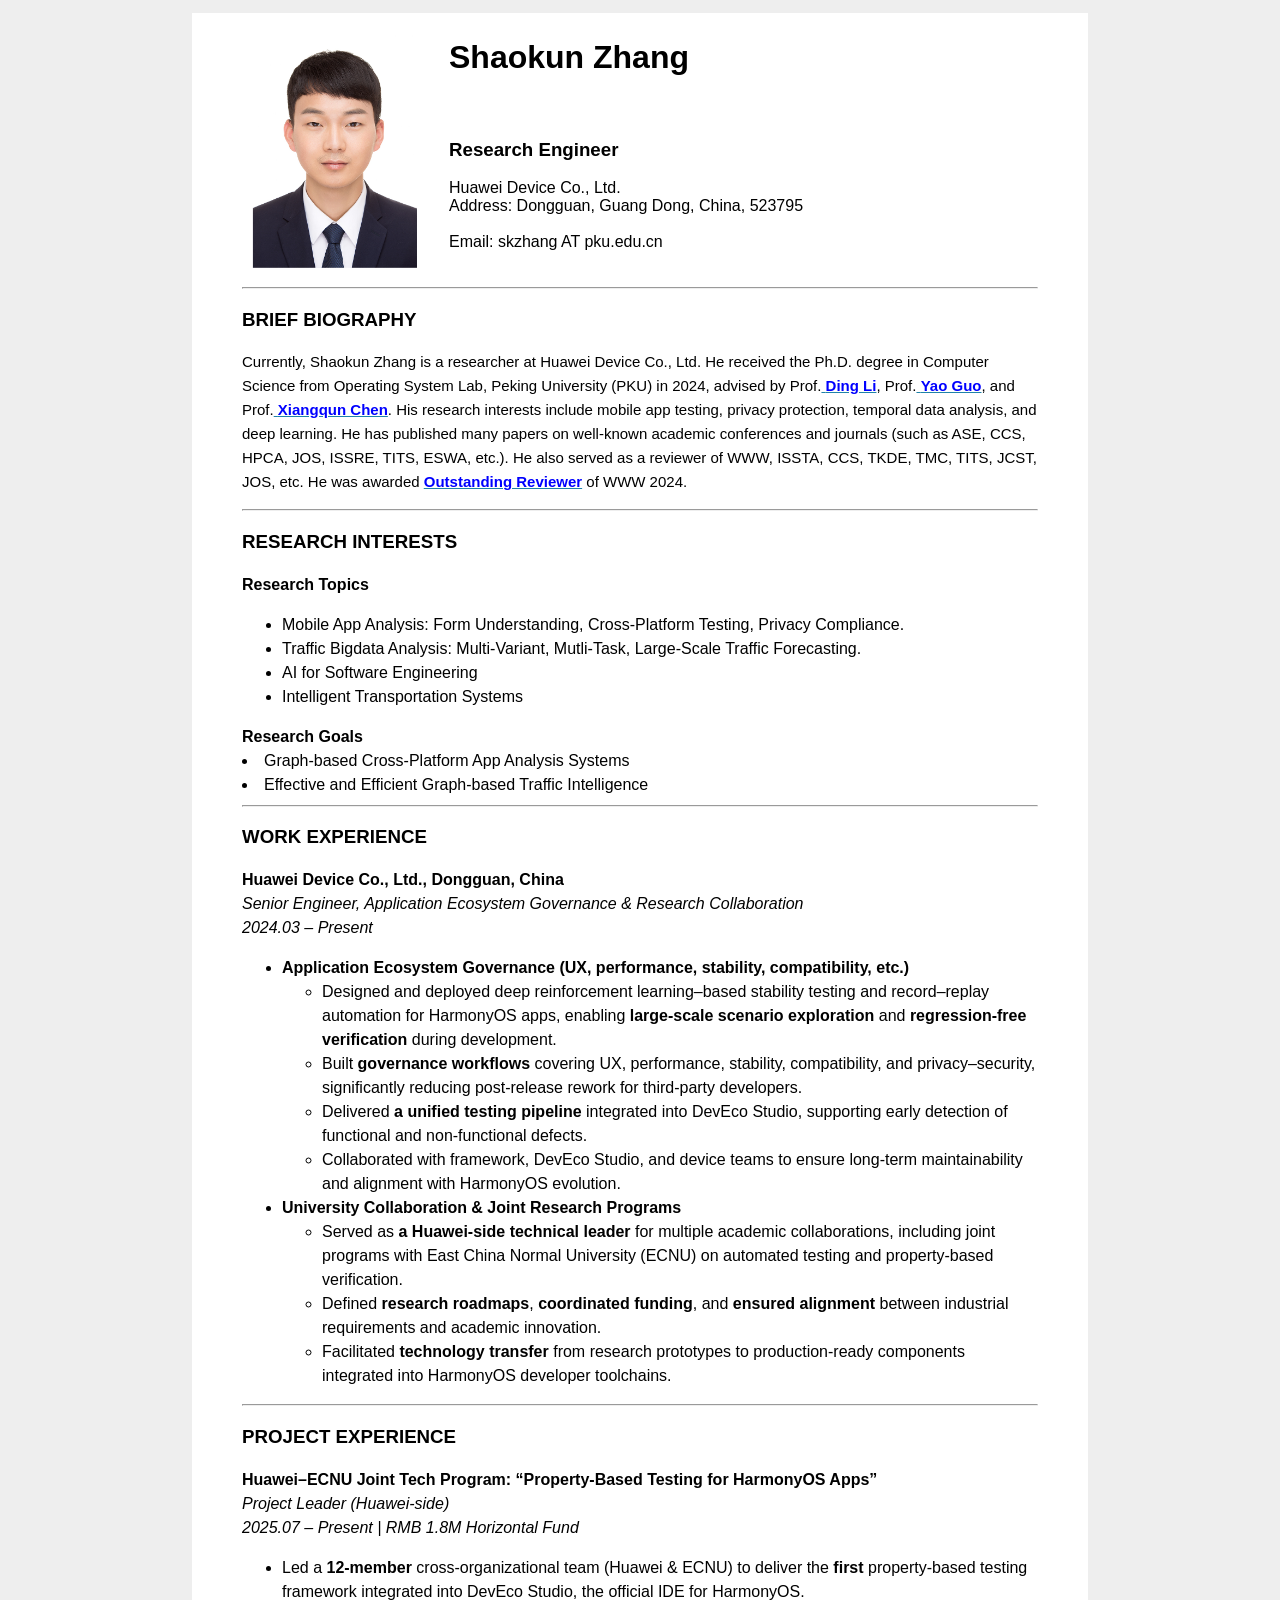
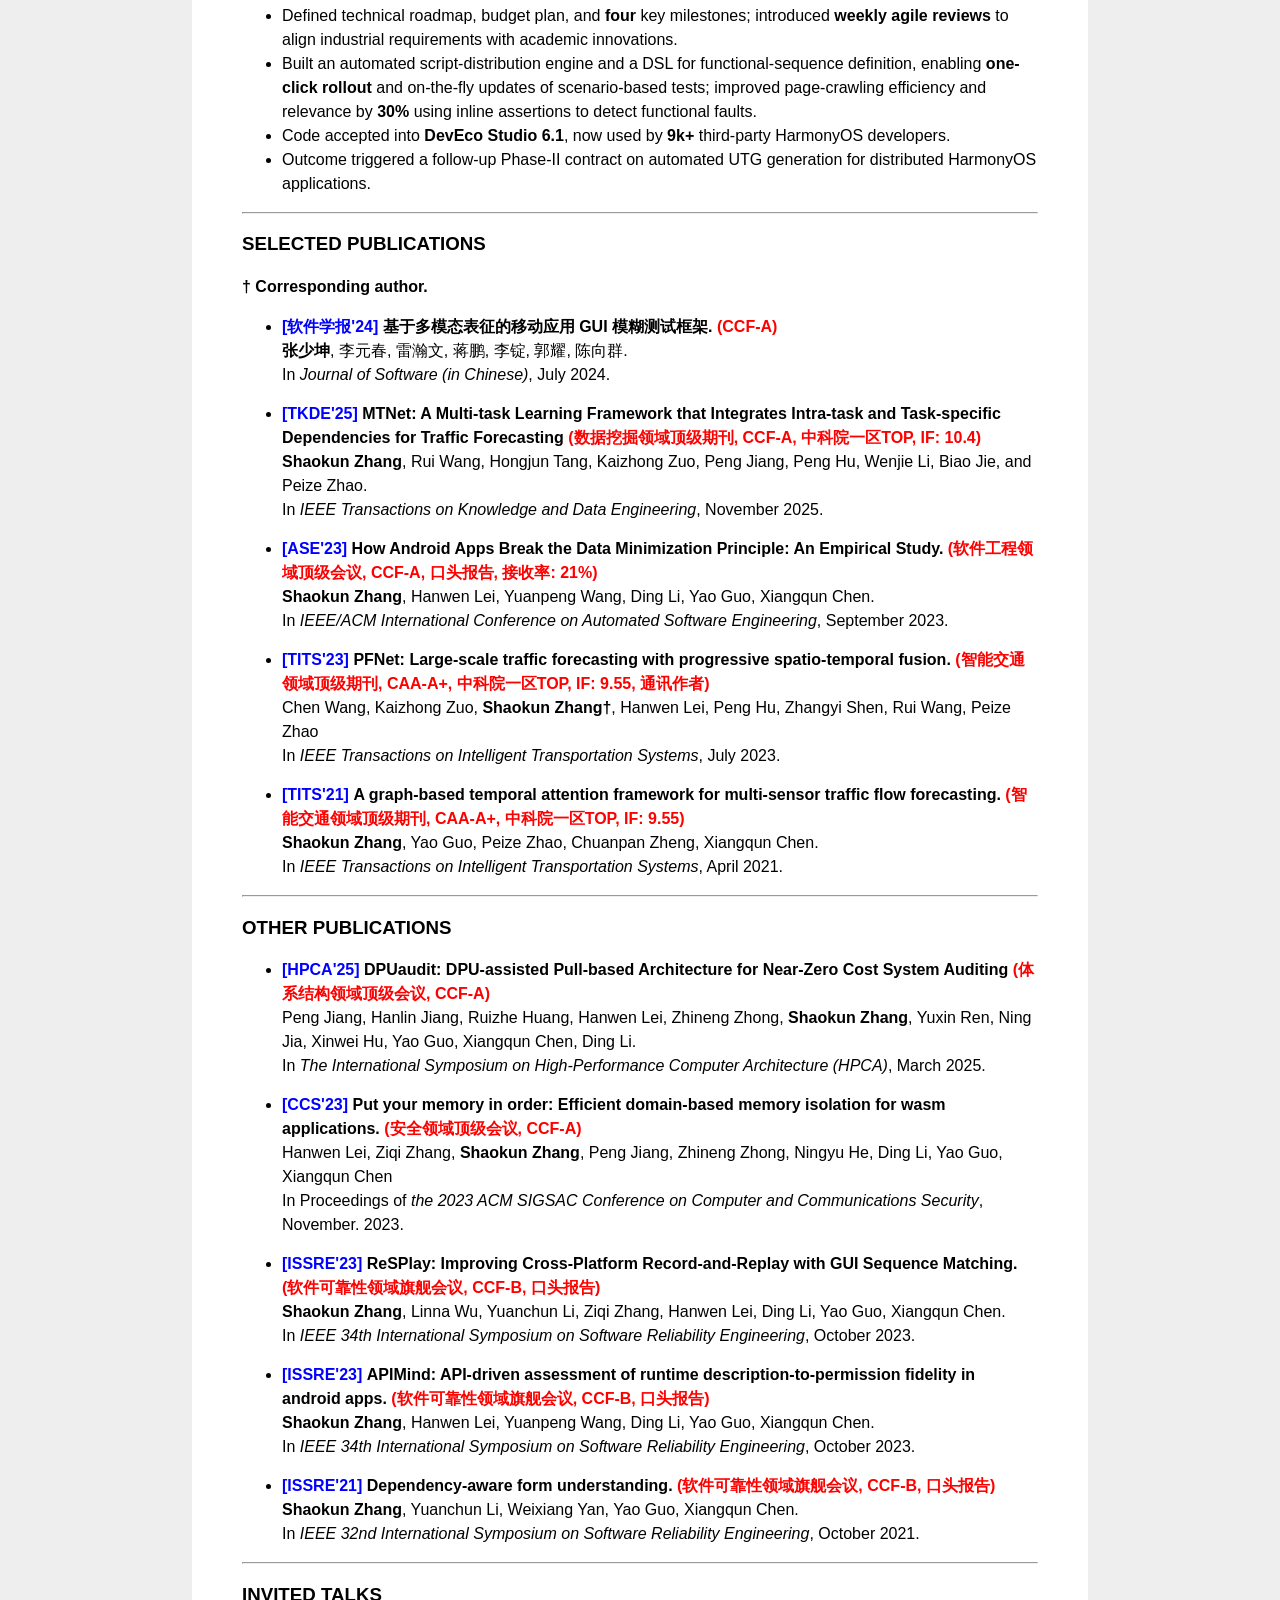
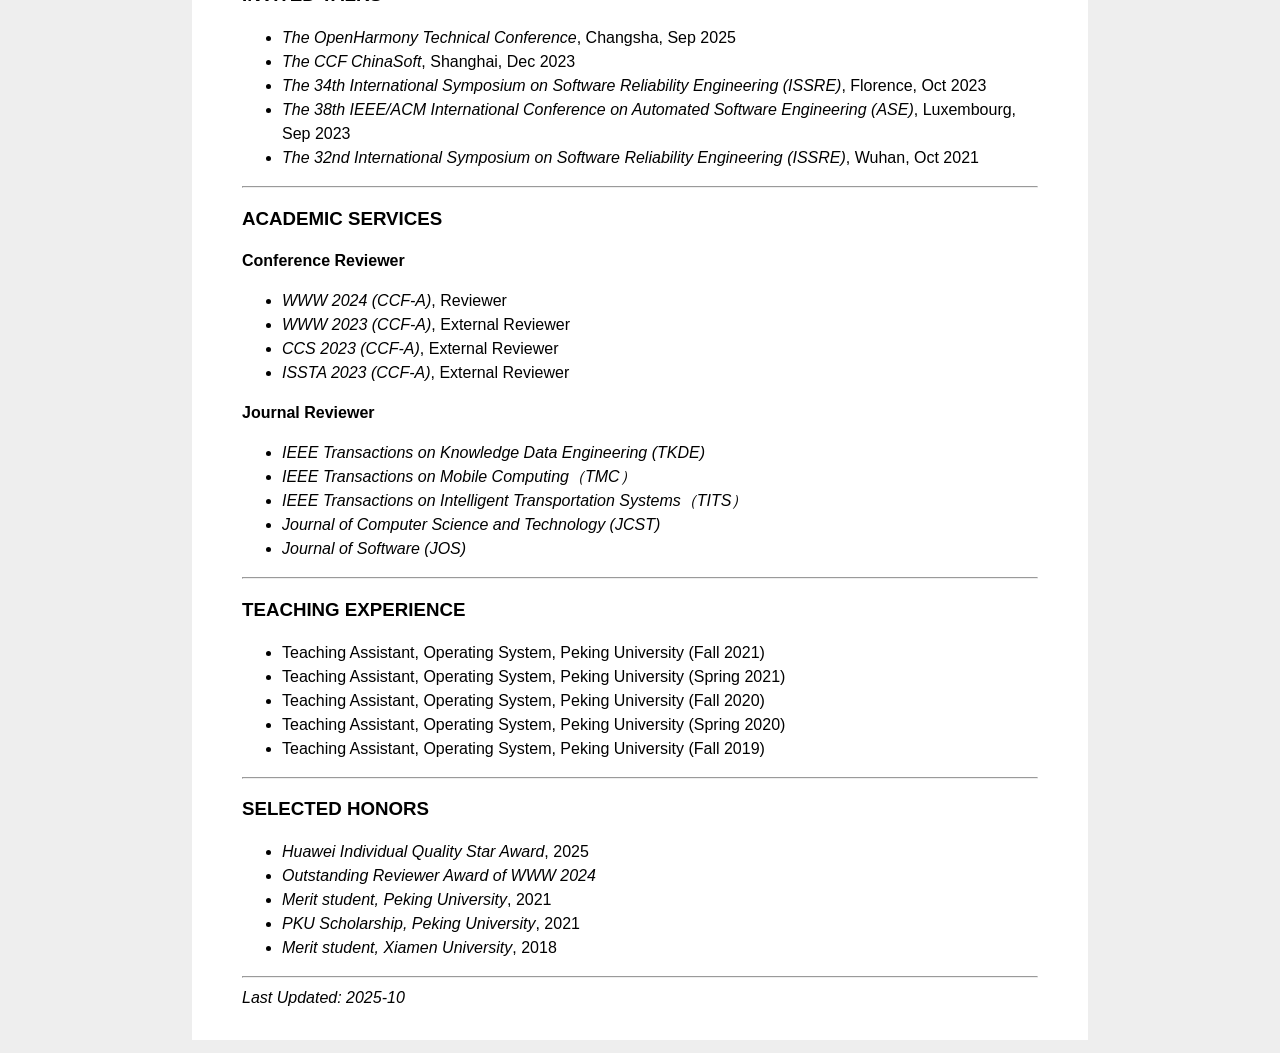
==== commit a869df37: "Update index.html" ====
--- a/index.html
+++ b/index.html
@@ -89,7 +89,7 @@
     <li>Led a <b>12-member</b> cross-organizational team (Huawei & ECNU) to deliver the <b>first</b> property-based testing framework integrated into DevEco Studio, the official IDE for HarmonyOS.</li>
     <li>Defined technical roadmap, budget plan, and <b>four</b> key milestones; introduced <b>weekly agile reviews</b> to align industrial requirements with academic innovations.</li>
     <li>Built an automated script-distribution engine and a DSL for functional-sequence definition, enabling <b>one-click rollout</b> and on-the-fly updates of scenario-based tests; improved page-crawling efficiency and relevance by <b>30%</b> using inline assertions to detect functional faults.</li>
-    <li>Code accepted into <b>DevEco Studio 6.1</b>, now used by <b>1k+</b> third-party HarmonyOS developers.</li>
+    <li>Code accepted into <b>DevEco Studio 6.1</b>, now used by <b>9k+</b> third-party HarmonyOS developers.</li>
     <li>Outcome triggered a follow-up Phase-II contract on automated UTG generation for distributed HarmonyOS applications.</li>
 </ul>
 
